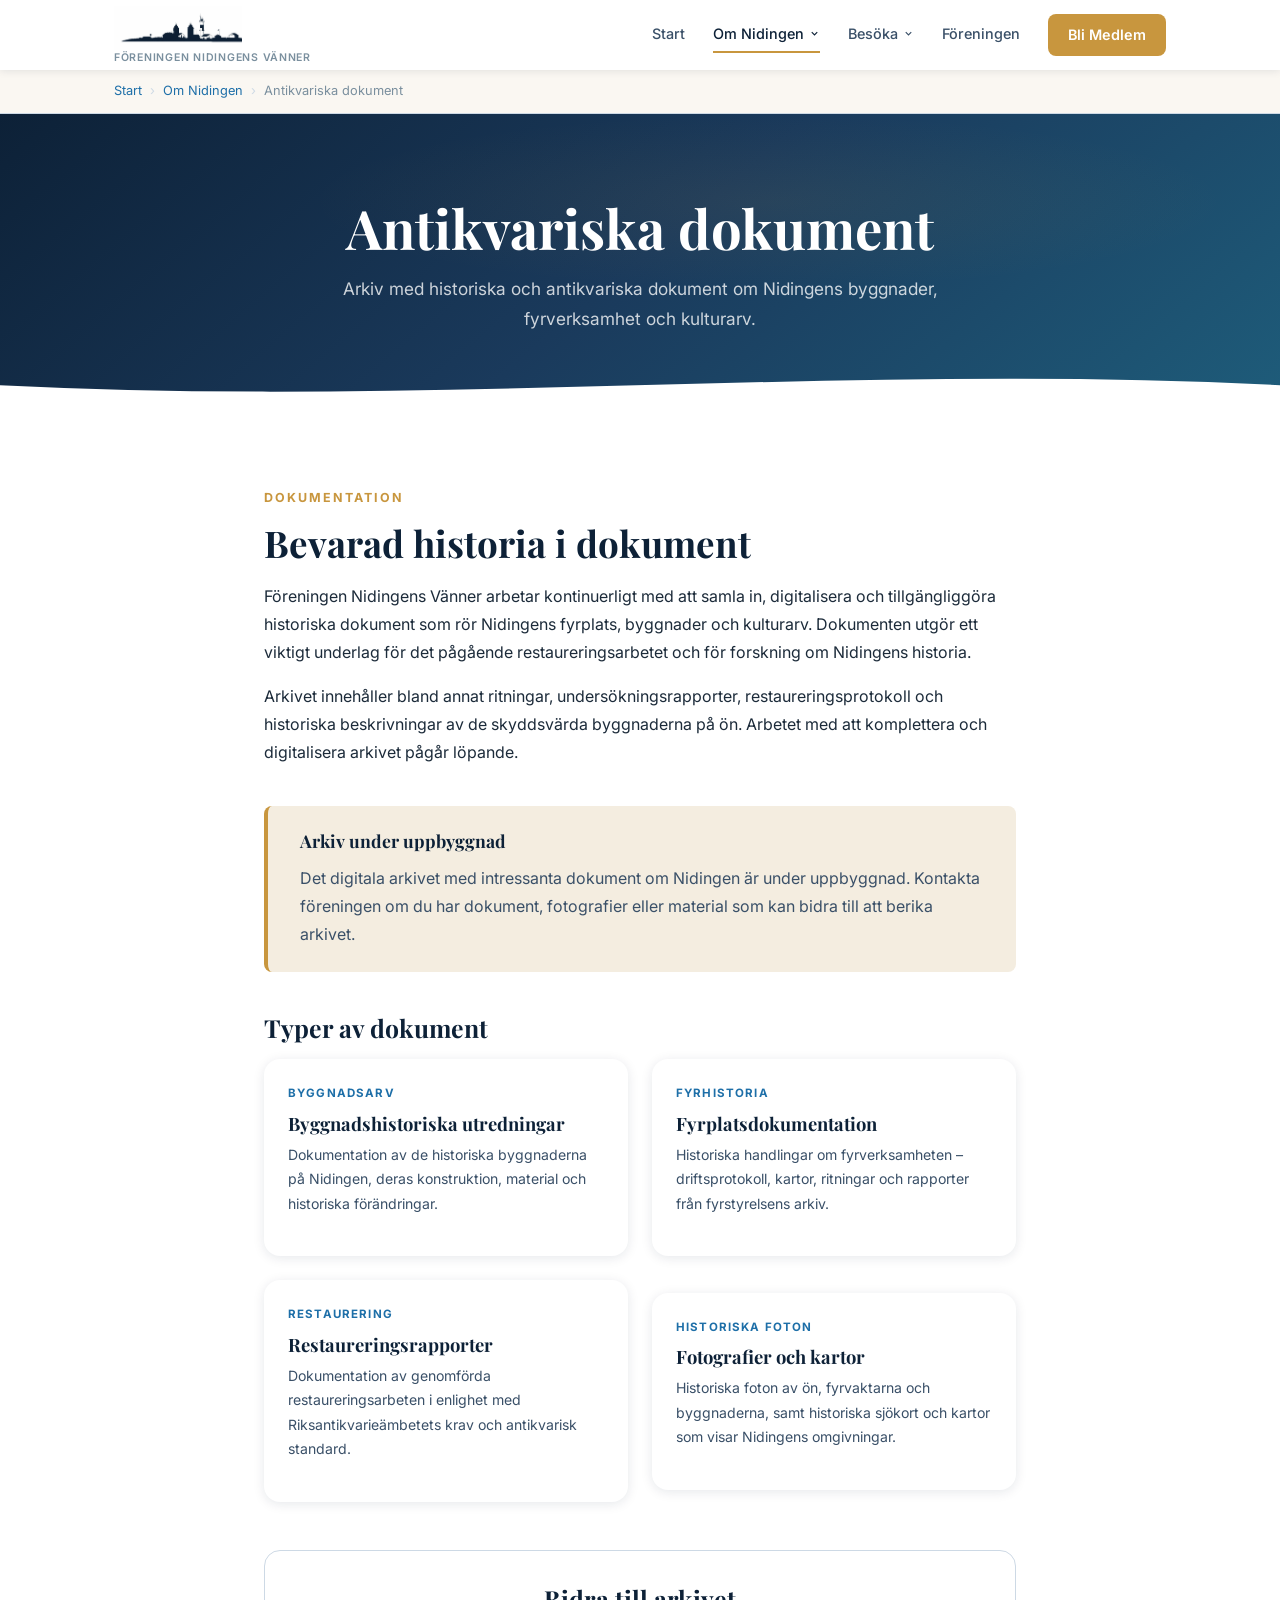
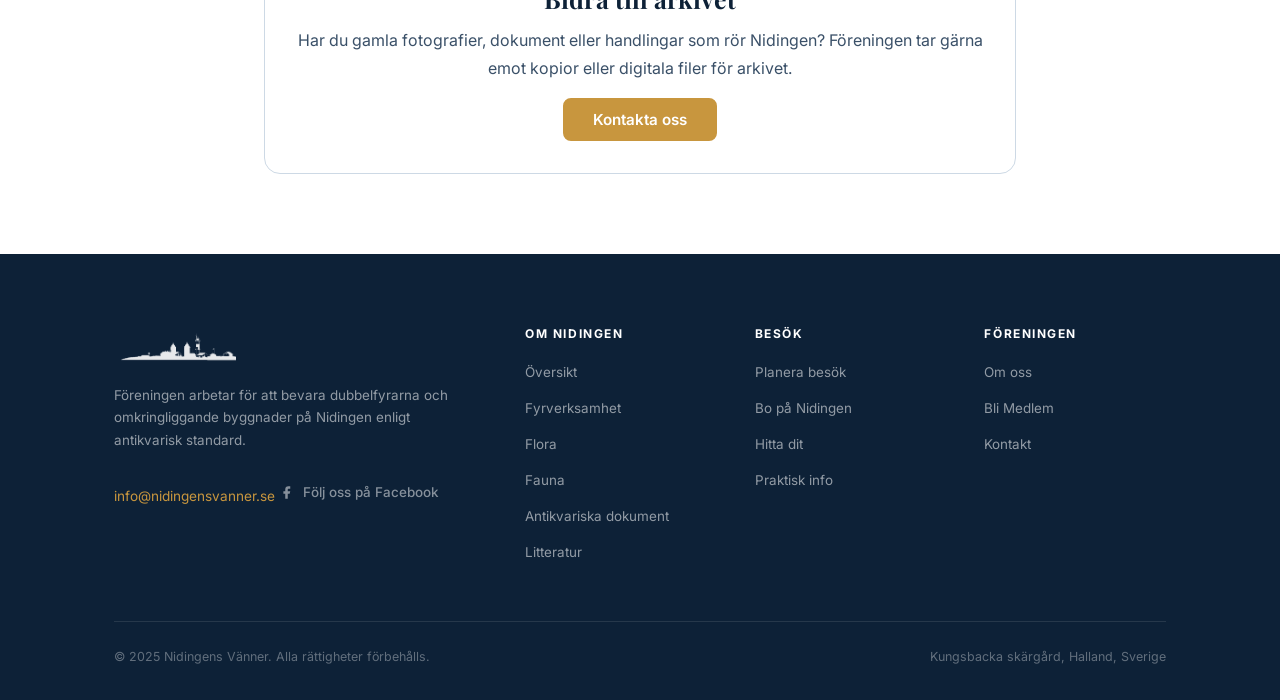
==== antikvariska.html @ 6d37c450 "Add files via upload" ====
<!DOCTYPE html>
<html lang="sv">
<head>
  <meta charset="UTF-8">
  <meta name="viewport" content="width=device-width, initial-scale=1.0">
  <title>Antikvariska dokument – Om Nidingen – Nidingens Vänner</title>
  <link rel="preconnect" href="https://fonts.googleapis.com">
  <link rel="preconnect" href="https://fonts.gstatic.com" crossorigin>
  <link href="https://fonts.googleapis.com/css2?family=Playfair+Display:wght@400;600;700&family=Inter:wght@300;400;500;600;700&display=swap" rel="stylesheet">
  <link rel="stylesheet" href="style.css">
</head>
<body>

  <!-- Header -->
  <header class="header">
    <div class="header-inner">
      <a href="index.html" class="logo">
        <img src="Nidingens Vänner Logo.png" alt="Nidingens Vänner" class="logo-img">
        <span class="logo-name">Föreningen Nidingens Vänner</span>
      </a>
      <button class="nav-toggle" aria-label="Öppna meny"
              onclick="this.closest('.header').querySelector('.nav-menu').classList.toggle('open')">
        <span></span><span></span><span></span>
      </button>
      <nav class="nav-menu" role="navigation">
        <a href="index.html">Start</a>
        <div class="nav-dropdown">
          <a href="om-nidingen.html" class="nav-dropdown-trigger active">Om Nidingen <svg class="chevron" width="11" height="11" viewBox="0 0 24 24" fill="none" stroke="currentColor" stroke-width="2.5"><polyline points="6 9 12 15 18 9"/></svg></a>
          <div class="nav-dropdown-menu">
            <a href="om-nidingen.html">Översikt</a>
            <a href="fyrverksamhet.html">Fyrverksamhet</a>
            <a href="flora.html">Flora</a>
            <a href="fauna.html">Fauna</a>
            <a href="antikvariska.html" style="font-weight:600; color:var(--navy) !important;">Antikvariska dokument</a>
            <a href="litteratur.html">Litteratur</a>
          </div>
        </div>
        <div class="nav-dropdown">
          <a href="besoka.html" class="nav-dropdown-trigger">Besöka <svg class="chevron" width="11" height="11" viewBox="0 0 24 24" fill="none" stroke="currentColor" stroke-width="2.5"><polyline points="6 9 12 15 18 9"/></svg></a>
          <div class="nav-dropdown-menu">
            <a href="besoka.html">Planera ditt besök</a>
            <a href="bo-pa-nidingen.html">Bo på Nidingen</a>
          </div>
        </div>
        <a href="foreningen.html">Föreningen</a>
        <a href="foreningen.html#bli-medlem" class="nav-cta">Bli Medlem</a>
      </nav>
    </div>
  </header>

  <!-- Brödsmulor -->
  <nav class="breadcrumb">
    <div class="breadcrumb-inner">
      <a href="index.html">Start</a>
      <span class="breadcrumb-sep">›</span>
      <a href="om-nidingen.html">Om Nidingen</a>
      <span class="breadcrumb-sep">›</span>
      <span>Antikvariska dokument</span>
    </div>
  </nav>

  <!-- ===== SIDHERO ===== -->
  <div class="page-hero">
    <div class="page-hero-content">
      <h1>Antikvariska dokument</h1>
      <p>Arkiv med historiska och antikvariska dokument om Nidingens byggnader, fyrverksamhet och kulturarv.</p>
    </div>
    <div class="page-hero-wave">
      <svg viewBox="0 0 1440 50" xmlns="http://www.w3.org/2000/svg" preserveAspectRatio="none">
        <path d="M0,25 C480,50 960,0 1440,25 L1440,50 L0,50 Z" fill="#ffffff"/>
      </svg>
    </div>
  </div>

  <!-- ===== INTRO ===== -->
  <section class="section">
    <div class="container" style="max-width:800px; margin:0 auto;">
      <span class="eyebrow">Dokumentation</span>
      <h2>Bevarad historia i dokument</h2>
      <p>
        Föreningen Nidingens Vänner arbetar kontinuerligt med att samla in, digitalisera och
        tillgängliggöra historiska dokument som rör Nidingens fyrplats, byggnader och kulturarv.
        Dokumenten utgör ett viktigt underlag för det pågående restaureringsarbetet och för
        forskning om Nidingens historia.
      </p>
      <p>
        Arkivet innehåller bland annat ritningar, undersökningsrapporter, restaureringsprotokoll
        och historiska beskrivningar av de skyddsvärda byggnaderna på ön. Arbetet med att
        komplettera och digitalisera arkivet pågår löpande.
      </p>

      <div style="background:var(--sand); border-left:4px solid var(--gold); border-radius:var(--radius); padding:1.5rem 2rem; margin:2.5rem 0;">
        <h3 style="margin-top:0; font-size:1.1rem;">Arkiv under uppbyggnad</h3>
        <p style="margin-bottom:0; color:var(--text-mid);">
          Det digitala arkivet med intressanta dokument om Nidingen är under uppbyggnad.
          Kontakta föreningen om du har dokument, fotografier eller material som kan
          bidra till att berika arkivet.
        </p>
      </div>

      <h3>Typer av dokument</h3>
      <div class="grid-2" style="gap:1.5rem; margin-top:1rem;">
        <div class="card">
          <div class="card-body">
            <span class="card-tag">Byggnadsarv</span>
            <h3>Byggnadshistoriska utredningar</h3>
            <p>Dokumentation av de historiska byggnaderna på Nidingen, deras konstruktion, material och historiska förändringar.</p>
          </div>
        </div>
        <div class="card">
          <div class="card-body">
            <span class="card-tag">Fyrhistoria</span>
            <h3>Fyrplatsdokumentation</h3>
            <p>Historiska handlingar om fyrverksamheten – driftsprotokoll, kartor, ritningar och rapporter från fyrstyrelsens arkiv.</p>
          </div>
        </div>
        <div class="card">
          <div class="card-body">
            <span class="card-tag">Restaurering</span>
            <h3>Restaureringsrapporter</h3>
            <p>Dokumentation av genomförda restaureringsarbeten i enlighet med Riksantikvarieämbetets krav och antikvarisk standard.</p>
          </div>
        </div>
        <div class="card">
          <div class="card-body">
            <span class="card-tag">Historiska foton</span>
            <h3>Fotografier och kartor</h3>
            <p>Historiska foton av ön, fyrvaktarna och byggnaderna, samt historiska sjökort och kartor som visar Nidingens omgivningar.</p>
          </div>
        </div>
      </div>

      <div style="margin-top:3rem; padding:2rem; background:var(--white); border:1px solid var(--border); border-radius:var(--radius-lg); text-align:center;">
        <h3 style="margin-top:0;">Bidra till arkivet</h3>
        <p style="color:var(--text-mid);">
          Har du gamla fotografier, dokument eller handlingar som rör Nidingen?
          Föreningen tar gärna emot kopior eller digitala filer för arkivet.
        </p>
        <a href="mailto:info@nidingensvanner.se" class="btn btn-primary">Kontakta oss</a>
      </div>
    </div>
  </section>

  <!-- ===== SIDFOT ===== -->
  <footer class="footer">
    <div class="container">
      <div class="footer-grid">
        <div class="footer-brand">
          <a href="index.html" class="footer-logo">
            <img src="Nidingens Vänner Logo white.png" alt="Nidingens Vänner" class="footer-logo-img">
          </a>
          <p>Föreningen arbetar för att bevara dubbelfyrarna och omkringliggande byggnader på Nidingen enligt antikvarisk standard.</p>
          <a href="mailto:info@nidingensvanner.se" style="color:var(--gold); font-size:0.85rem;">info@nidingensvanner.se</a>
          <a href="https://www.facebook.com/NidingensVanner" target="_blank" rel="noopener" class="fb-link">
            <svg width="15" height="15" viewBox="0 0 24 24" fill="currentColor"><path d="M18 2h-3a5 5 0 00-5 5v3H7v4h3v8h4v-8h3l1-4h-4V7a1 1 0 011-1h3z"/></svg>
            Följ oss på Facebook
          </a>
        </div>
        <div class="footer-col">
          <h4>Om Nidingen</h4>
          <ul>
            <li><a href="om-nidingen.html">Översikt</a></li>
            <li><a href="fyrverksamhet.html">Fyrverksamhet</a></li>
            <li><a href="flora.html">Flora</a></li>
            <li><a href="fauna.html">Fauna</a></li>
            <li><a href="antikvariska.html">Antikvariska dokument</a></li>
            <li><a href="litteratur.html">Litteratur</a></li>
          </ul>
        </div>
        <div class="footer-col">
          <h4>Besök</h4>
          <ul>
            <li><a href="besoka.html">Planera besök</a></li>
            <li><a href="bo-pa-nidingen.html">Bo på Nidingen</a></li>
            <li><a href="besoka.html#hitta">Hitta dit</a></li>
            <li><a href="besoka.html#praktiskt">Praktisk info</a></li>
          </ul>
        </div>
        <div class="footer-col">
          <h4>Föreningen</h4>
          <ul>
            <li><a href="foreningen.html">Om oss</a></li>
            <li><a href="foreningen.html#bli-medlem">Bli Medlem</a></li>
            <li><a href="foreningen.html#kontakt">Kontakt</a></li>
          </ul>
        </div>
      </div>
      <div class="footer-bottom">
        <span>© 2025 Nidingens Vänner. Alla rättigheter förbehålls.</span>
        <span>Kungsbacka skärgård, Halland, Sverige</span>
      </div>
    </div>
  </footer>

</body>
</html>
---- style.css ----
/* =============================================
   NIDINGENS VÄNNER – Gemensam stilmall
   Mockup v1.0 – Styrelsemöte 2025
   ============================================= */

/* ===== CSS VARIABLER ===== */
:root {
  --navy:        #0d2137;
  --navy-mid:    #1a3a5c;
  --navy-light:  #1e5c7a;
  --ocean:       #1e6fa8;
  --ocean-light: #3d9fd4;
  --gold:        #c8963e;
  --gold-hover:  #e0a94a;
  --sand:        #f4ede0;
  --sand-light:  #faf7f2;
  --white:       #ffffff;
  --text:        #1c2b3a;
  --text-mid:    #3a5068;
  --muted:       #7a8f9e;
  --border:      #cdd9e5;
  --radius:      8px;
  --radius-lg:   16px;
  --shadow:      0 2px 12px rgba(13, 33, 55, 0.10);
  --shadow-lg:   0 8px 32px rgba(13, 33, 55, 0.16);
  --transition:  0.25s ease;
}

/* ===== RESET ===== */
*, *::before, *::after { box-sizing: border-box; margin: 0; padding: 0; }
html { scroll-behavior: smooth; }
img, video, svg { max-width: 100%; display: block; }
a { color: var(--ocean); text-decoration: none; transition: color var(--transition); }
a:hover { color: var(--ocean-light); }
ul { list-style: none; }

/* ===== TYPOGRAFI ===== */
body {
  font-family: 'Inter', system-ui, -apple-system, 'Segoe UI', sans-serif;
  font-size: 1rem;
  line-height: 1.75;
  color: var(--text);
  background: var(--white);
}
h1, h2, h3, h4, h5 {
  font-family: 'Playfair Display', Georgia, 'Times New Roman', serif;
  line-height: 1.25;
  color: var(--navy);
}
h1 { font-size: clamp(1.9rem, 5vw, 3.4rem); }
h2 { font-size: clamp(1.5rem, 3vw, 2.3rem); margin-bottom: 1rem; }
h3 { font-size: clamp(1.15rem, 2vw, 1.55rem); margin-bottom: 0.75rem; }
h4 { font-size: 1.05rem; margin-bottom: 0.5rem; }
p  { margin-bottom: 1rem; }
p:last-child { margin-bottom: 0; }

/* ===== LAYOUT ===== */
.container {
  max-width: 1100px;
  margin: 0 auto;
  padding: 0 1.5rem;
}
.section        { padding: 5rem 0; }
.section--sand  { background: var(--sand-light); }
.section--dark  { background: var(--navy); color: var(--white); }
.section--dark h2,
.section--dark h3 { color: var(--white); }

/* ===== NOTISBAND (topp) ===== */
.alert-banner {
  background: var(--gold);
  color: var(--navy);
  text-align: center;
  padding: 0.55rem 1.5rem;
  font-size: 0.85rem;
  font-weight: 500;
}
.alert-banner a { color: var(--navy); font-weight: 700; text-decoration: underline; }

/* ===== HEADER / NAVIGERING ===== */
.header {
  position: sticky;
  top: 0;
  z-index: 100;
  background: var(--white);
  box-shadow: 0 1px 8px rgba(13, 33, 55, 0.10);
}
.header-inner {
  display: flex;
  align-items: center;
  justify-content: space-between;
  height: 70px;
  max-width: 1100px;
  margin: 0 auto;
  padding: 0 1.5rem;
}

/* Logotyp */
.logo {
  display: flex;
  flex-direction: column;
  align-items: flex-start;
  gap: 0.18rem;
  text-decoration: none;
  color: var(--navy);
}
.logo-name {
  font-family: 'Inter', system-ui, sans-serif;
  font-size: 0.66rem;
  font-weight: 600;
  color: var(--muted);
  text-transform: uppercase;
  letter-spacing: 0.07em;
  line-height: 1;
}

/* Hamburgermeny-knapp */
.nav-toggle {
  display: none;
  flex-direction: column;
  gap: 5px;
  background: none;
  border: none;
  cursor: pointer;
  padding: 6px;
}
.nav-toggle span {
  display: block;
  width: 24px;
  height: 2px;
  background: var(--navy);
  border-radius: 2px;
  transition: var(--transition);
}

/* Navigeringslänkar */
.nav-menu {
  display: flex;
  align-items: center;
  gap: 1.75rem;
}
.nav-menu a {
  font-size: 0.9rem;
  font-weight: 500;
  color: var(--text-mid);
  text-decoration: none;
  padding: 0.25rem 0;
  border-bottom: 2px solid transparent;
  transition: color var(--transition), border-color var(--transition);
  white-space: nowrap;
}
.nav-menu a:hover,
.nav-menu a.active {
  color: var(--navy);
  border-bottom-color: var(--gold);
}
.nav-cta {
  background: var(--gold) !important;
  color: var(--white) !important;
  padding: 0.5rem 1.25rem !important;
  border-radius: var(--radius) !important;
  border-bottom: none !important;
  font-weight: 600 !important;
  transition: background var(--transition), transform var(--transition) !important;
}
.nav-cta:hover {
  background: var(--gold-hover) !important;
  transform: translateY(-1px) !important;
  color: var(--white) !important;
}

/* ===== BRÖDSMULOR ===== */
.breadcrumb {
  background: var(--sand-light);
  border-bottom: 1px solid var(--border);
  padding: 0.65rem 0;
}
.breadcrumb-inner {
  display: flex;
  align-items: center;
  gap: 0.5rem;
  font-size: 0.8rem;
  color: var(--muted);
  max-width: 1100px;
  margin: 0 auto;
  padding: 0 1.5rem;
}
.breadcrumb-inner a { color: var(--ocean); }
.breadcrumb-sep { color: var(--border); }

/* ===== BILDSPEL (SLIDESHOW) ===== */
.slideshow {
  position: relative;
  width: 100%;
  height: 88vh;
  min-height: 500px;
  overflow: hidden;
  background: #0d2137;
}
.slide {
  position: absolute;
  inset: 0;
  background-size: cover;
  background-position: center;
  opacity: 0;
  transition: opacity 1.6s ease-in-out;
  will-change: opacity;
}
.slide.active { opacity: 1; }

/* Gradient-overlay – mörk nertill för text */
.slideshow-overlay {
  position: absolute;
  inset: 0;
  z-index: 2;
  background: linear-gradient(
    to bottom,
    rgba(0,0,0,0.06) 0%,
    rgba(0,0,0,0.00) 35%,
    rgba(0,0,0,0.45) 75%,
    rgba(0,0,0,0.72) 100%
  );
  display: flex;
  flex-direction: column;
  align-items: center;
  justify-content: flex-end;
  padding-bottom: 5rem;
  text-align: center;
  pointer-events: none;
}
.slide-location {
  font-family: 'Playfair Display', Georgia, serif;
  font-size: clamp(4rem, 13vw, 10rem);
  font-weight: 700;
  color: white;
  letter-spacing: 0.22em;
  text-shadow: 0 4px 32px rgba(0,0,0,0.55);
  margin: 0;
  line-height: 1;
}
.slide-coords {
  font-family: 'Inter', system-ui, sans-serif;
  font-size: clamp(0.72rem, 1.5vw, 0.95rem);
  color: rgba(255,255,255,0.72);
  letter-spacing: 0.28em;
  margin-top: 1rem;
  font-weight: 500;
  text-transform: uppercase;
}

/* Pilar */
.slide-arrow {
  position: absolute;
  top: 50%;
  transform: translateY(-50%);
  z-index: 3;
  background: rgba(255,255,255,0.12);
  border: 1px solid rgba(255,255,255,0.25);
  color: white;
  width: 48px;
  height: 48px;
  border-radius: 50%;
  font-size: 1.3rem;
  cursor: pointer;
  display: flex;
  align-items: center;
  justify-content: center;
  transition: background var(--transition), border-color var(--transition);
  backdrop-filter: blur(6px);
  -webkit-backdrop-filter: blur(6px);
  line-height: 1;
}
.slide-arrow:hover {
  background: rgba(255,255,255,0.28);
  border-color: rgba(255,255,255,0.6);
}
.slide-arrow--prev { left: 1.5rem; }
.slide-arrow--next { right: 1.5rem; }

/* Punktnavigering */
.slide-dots {
  position: absolute;
  bottom: 1.75rem;
  left: 50%;
  transform: translateX(-50%);
  z-index: 3;
  display: flex;
  gap: 0.45rem;
  align-items: center;
}
.slide-dot {
  width: 8px; height: 8px;
  border-radius: 50%;
  background: rgba(255,255,255,0.35);
  border: none;
  cursor: pointer;
  padding: 0;
  transition: all 0.3s ease;
  flex-shrink: 0;
}
.slide-dot.active {
  background: white;
  width: 26px;
  border-radius: 4px;
}

/* ===== HERO – VÄLKOMSTSEKTIONEN (kompakt under bildspelet) ===== */
.hero {
  position: relative;
  padding: 4.5rem 0 5rem;
  display: flex;
  align-items: center;
  justify-content: center;
  overflow: hidden;
  background: linear-gradient(168deg,
    #0d2a44 0%,
    #10416a 45%,
    #155e82 75%,
    #1a7a9e 100%
  );
  color: var(--white);
}
.hero::before {
  content: '';
  position: absolute;
  inset: 0;
  background:
    radial-gradient(ellipse 55% 65% at 70% 25%, rgba(200,150,62,0.09) 0%, transparent 60%);
  pointer-events: none;
}
.hero-content {
  position: relative;
  z-index: 1;
  text-align: center;
  max-width: 720px;
  padding: 0 1.5rem;
}
.hero-eyebrow {
  display: block;
  font-size: 0.78rem;
  font-weight: 700;
  letter-spacing: 0.18em;
  text-transform: uppercase;
  color: var(--gold);
  margin-bottom: 1.25rem;
}
.hero h1 {
  color: var(--white);
  margin-bottom: 1.5rem;
  text-shadow: 0 2px 20px rgba(0,0,0,0.3);
}
.hero-lead {
  font-size: 1.1rem;
  color: rgba(255,255,255,0.82);
  max-width: 560px;
  margin: 0 auto 2.5rem;
}
.hero-actions {
  display: flex;
  gap: 1rem;
  justify-content: center;
  flex-wrap: wrap;
}

/* Vågdelare inuti hero (längst ner) */
.hero-wave {
  position: absolute;
  bottom: 0;
  left: 0;
  right: 0;
  line-height: 0;
  pointer-events: none;
  z-index: 1;
}
.hero-wave svg { display: block; width: 100%; }

/* ===== SIDHJÄLTE (interiöra sidor) ===== */
.page-hero {
  background: linear-gradient(140deg, #0d2137 0%, #1a3a5c 50%, #1e5c7a 100%);
  color: var(--white);
  padding: 5rem 1.5rem 4.5rem;
  text-align: center;
  position: relative;
  overflow: hidden;
}
.page-hero::after {
  content: '';
  position: absolute;
  inset: 0;
  background: radial-gradient(ellipse 60% 50% at 60% 30%, rgba(200,150,62,0.08) 0%, transparent 60%);
  pointer-events: none;
}
.page-hero-content { position: relative; z-index: 1; }
.page-hero h1 { color: var(--white); margin-bottom: 0.75rem; }
.page-hero p  {
  font-size: 1.08rem;
  color: rgba(255,255,255,0.78);
  max-width: 600px;
  margin: 0 auto;
}
.page-hero-wave {
  position: absolute;
  bottom: -1px;
  left: 0;
  right: 0;
  line-height: 0;
}
.page-hero-wave svg { display: block; width: 100%; }

/* Variant utan inbyggd vågkant (vågkanten sitter på nästa element) */
.page-hero--no-wave {
  padding-bottom: 3rem;
}

/* ===== VIDEOBAND (besöka-sidan) ===== */
.page-video {
  position: relative;
  height: clamp(260px, 42vw, 520px);
  overflow: hidden;
  background: #0a1e2e;   /* fallback */
}
.page-video__film {
  position: absolute;
  inset: 0;
  width: 100%;
  height: 100%;
  object-fit: cover;
  object-position: center;
}
/* Svag vinjett för djup */
.page-video::before {
  content: '';
  position: absolute;
  inset: 0;
  background: linear-gradient(to bottom,
    rgba(10,30,46,0.20) 0%,
    rgba(10,30,46,0.10) 60%,
    rgba(10,30,46,0.35) 100%);
  pointer-events: none;
  z-index: 1;
}
.page-video__wave {
  position: absolute;
  bottom: -1px;
  left: 0;
  right: 0;
  line-height: 0;
  z-index: 2;
}
.page-video__wave svg { display: block; width: 100%; }

/* ===== KNAPPAR ===== */
.btn {
  display: inline-flex;
  align-items: center;
  gap: 0.5rem;
  padding: 0.75rem 1.75rem;
  border-radius: var(--radius);
  font-size: 0.95rem;
  font-weight: 600;
  cursor: pointer;
  border: 2px solid transparent;
  transition: all var(--transition);
  text-decoration: none;
  line-height: 1;
}
.btn-primary {
  background: var(--gold); color: var(--white); border-color: var(--gold);
}
.btn-primary:hover {
  background: var(--gold-hover); border-color: var(--gold-hover); color: var(--white);
  transform: translateY(-2px);
  box-shadow: 0 4px 18px rgba(200,150,62,0.4);
}
.btn-outline-white {
  background: transparent; color: var(--white); border-color: rgba(255,255,255,0.55);
}
.btn-outline-white:hover {
  background: rgba(255,255,255,0.1); border-color: var(--white); color: var(--white);
}
.btn-ocean {
  background: var(--ocean); color: var(--white); border-color: var(--ocean);
}
.btn-ocean:hover {
  background: var(--ocean-light); border-color: var(--ocean-light); color: var(--white);
  transform: translateY(-2px);
}
.btn-outline-navy {
  background: transparent; color: var(--navy); border-color: var(--navy);
}
.btn-outline-navy:hover { background: var(--navy); color: var(--white); }

/* ===== GRID ===== */
.grid-3 { display: grid; grid-template-columns: repeat(3, 1fr); gap: 2rem; }
.grid-2 { display: grid; grid-template-columns: repeat(2, 1fr); gap: 3.5rem; align-items: center; }
.grid-4 { display: grid; grid-template-columns: repeat(4, 1fr); gap: 1.5rem; }

/* ===== SEKTIONSRUBRIK ===== */
.section-header {
  text-align: center;
  margin-bottom: 3rem;
}
.eyebrow {
  display: block;
  font-size: 0.78rem;
  font-weight: 700;
  letter-spacing: 0.16em;
  text-transform: uppercase;
  color: var(--gold);
  margin-bottom: 0.75rem;
}
.section-header h2 { margin-bottom: 1rem; }
.section-header p {
  max-width: 600px;
  margin: 0 auto;
  color: var(--text-mid);
  font-size: 1.05rem;
}
.section--dark .section-header p { color: rgba(255,255,255,0.72); }
.section--dark .eyebrow           { color: var(--gold); }

/* ===== FEATURE-KORT (stora ikoner) ===== */
.feature-card {
  background: var(--white);
  border-radius: var(--radius-lg);
  padding: 2.5rem 2rem;
  text-align: center;
  box-shadow: var(--shadow);
  border-bottom: 3px solid transparent;
  transition: transform var(--transition), box-shadow var(--transition), border-color var(--transition);
  text-decoration: none;
  display: block;
  color: inherit;
}
.feature-card:hover {
  transform: translateY(-6px);
  box-shadow: var(--shadow-lg);
  border-bottom-color: var(--gold);
}
.feature-icon {
  width: 72px; height: 72px;
  margin: 0 auto 1.5rem;
  background: var(--sand);
  border-radius: 50%;
  display: flex;
  align-items: center;
  justify-content: center;
  font-size: 2rem;
}
.feature-card h3 { margin-bottom: 0.75rem; }
.feature-card p  { color: var(--text-mid); font-size: 0.9rem; margin-bottom: 1.25rem; }
.more-link {
  font-size: 0.85rem;
  font-weight: 600;
  color: var(--ocean);
  display: inline-flex;
  align-items: center;
  gap: 0.3rem;
}
.more-link::after { content: '→'; }

/* ===== NYHETS-/INNEHÅLLSKORT ===== */
.card {
  background: var(--white);
  border-radius: var(--radius-lg);
  box-shadow: var(--shadow);
  overflow: hidden;
  transition: transform var(--transition), box-shadow var(--transition);
}
.card:hover { transform: translateY(-4px); box-shadow: var(--shadow-lg); }
.card-img-ph {
  width: 100%; height: 200px;
  background: linear-gradient(135deg, #0d2c47 0%, #1e7a9e 100%);
  display: flex;
  align-items: center;
  justify-content: center;
  color: rgba(255,255,255,0.4);
  font-size: 0.75rem;
  letter-spacing: 0.06em;
  text-transform: uppercase;
  font-style: italic;
}
.card-body { padding: 1.5rem; }
.card-tag {
  display: block;
  font-size: 0.72rem;
  font-weight: 700;
  letter-spacing: 0.1em;
  text-transform: uppercase;
  color: var(--ocean);
  margin-bottom: 0.5rem;
}
.card h3 { font-size: 1.15rem; margin-bottom: 0.5rem; }
.card p  { color: var(--text-mid); font-size: 0.88rem; margin-bottom: 1rem; }

/* ===== STATISTIKRUTOR ===== */
.stat-box {
  background: var(--white);
  border-radius: var(--radius);
  padding: 1.75rem 1.5rem;
  border-left: 4px solid var(--gold);
  box-shadow: var(--shadow);
}
.stat-number {
  font-family: 'Playfair Display', serif;
  font-size: 2.6rem;
  font-weight: 700;
  color: var(--navy);
  line-height: 1;
  margin-bottom: 0.3rem;
}
.stat-label {
  font-size: 0.82rem;
  color: var(--muted);
  text-transform: uppercase;
  letter-spacing: 0.08em;
  font-weight: 500;
}

/* ===== BILDPLATSHÅLLARE ===== */
.img-ph {
  background: linear-gradient(135deg, var(--navy-mid) 0%, var(--navy-light) 100%);
  border-radius: var(--radius-lg);
  display: flex;
  flex-direction: column;
  align-items: center;
  justify-content: center;
  gap: 0.75rem;
  color: rgba(255,255,255,0.45);
  text-align: center;
  padding: 2rem;
}
.img-ph svg    { opacity: 0.5; }
.img-ph span   { font-size: 0.78rem; letter-spacing: 0.05em; font-style: italic; }

/* ===== TIDSLINJE ===== */
.timeline { position: relative; padding-left: 2.5rem; }
.timeline::before {
  content: ''; position: absolute;
  left: 0; top: 0; bottom: 0;
  width: 2px; background: var(--border);
}
.timeline-item { position: relative; margin-bottom: 2.25rem; }
.timeline-item::before {
  content: ''; position: absolute;
  left: -2.63rem; top: 0.35rem;
  width: 12px; height: 12px;
  border-radius: 50%;
  background: var(--gold);
  border: 2px solid var(--white);
  box-shadow: 0 0 0 2px var(--gold);
}
.timeline-year {
  font-size: 0.78rem; font-weight: 700;
  color: var(--gold); letter-spacing: 0.08em;
  margin-bottom: 0.2rem;
}
.timeline-item h4 { font-size: 1rem; margin-bottom: 0.2rem; }
.timeline-item p  { font-size: 0.88rem; color: var(--text-mid); }

/* ===== MEDARBETARKORT (styrelse) ===== */
.board-card {
  text-align: center;
  padding: 1.5rem 1rem;
}
.board-avatar {
  width: 72px; height: 72px;
  border-radius: 50%;
  background: var(--navy-mid);
  color: var(--white);
  font-family: 'Playfair Display', serif;
  font-size: 1.4rem;
  font-weight: 600;
  display: flex;
  align-items: center;
  justify-content: center;
  margin: 0 auto 1rem;
}
.board-card h4 { font-size: 1rem; margin-bottom: 0.2rem; }
.board-card p  { font-size: 0.82rem; color: var(--muted); margin: 0; }

/* ===== PRODUKTKORT ===== */
.product-card {
  background: var(--white);
  border-radius: var(--radius-lg);
  overflow: hidden;
  box-shadow: var(--shadow);
  transition: transform var(--transition), box-shadow var(--transition);
}
.product-card:hover { transform: translateY(-4px); box-shadow: var(--shadow-lg); }
.product-img {
  width: 100%; height: 220px;
  background: linear-gradient(135deg, #0d2c47, #1e7a9e);
  display: flex;
  align-items: center;
  justify-content: center;
  color: rgba(255,255,255,0.35);
  font-size: 0.75rem;
  font-style: italic;
  letter-spacing: 0.05em;
}
.product-body { padding: 1.5rem; }
.product-price {
  font-family: 'Playfair Display', serif;
  font-size: 1.4rem;
  font-weight: 700;
  color: var(--navy);
  margin-bottom: 0.75rem;
}

/* ===== MEDLEMSKAPSRUTA ===== */
.member-box {
  background: var(--white);
  border-radius: var(--radius-lg);
  padding: 2.5rem;
  position: relative;
  box-shadow: var(--shadow-lg);
  border-top: 4px solid var(--gold);
  max-width: 380px;
  width: 100%;
}
.member-price {
  font-family: 'Playfair Display', serif;
  font-size: 2.8rem;
  font-weight: 700;
  color: var(--navy);
  line-height: 1;
  margin-bottom: 0.25rem;
}
.member-price small { font-size: 1rem; font-weight: 400; color: var(--muted); }
.member-box .period { font-size: 0.82rem; color: var(--muted); margin-bottom: 1.5rem; }
.member-box ul { margin-bottom: 1.75rem; }
.member-box ul li {
  padding: 0.45rem 0;
  display: flex;
  align-items: flex-start;
  gap: 0.6rem;
  font-size: 0.9rem;
  border-bottom: 1px solid var(--border);
}
.member-box ul li:last-child { border-bottom: none; }
.check { color: var(--gold); font-weight: 700; flex-shrink: 0; }

/* ===== KONTAKT ===== */
.contact-item {
  display: flex;
  align-items: flex-start;
  gap: 0.85rem;
  margin-bottom: 1.25rem;
  color: var(--text-mid);
}
.contact-item svg { flex-shrink: 0; color: var(--gold); margin-top: 2px; }
.contact-item strong { display: block; color: var(--text); font-size: 0.9rem; }
.contact-item span  { font-size: 0.88rem; }

/* Formulär */
.form-group { margin-bottom: 1.25rem; }
.form-group label {
  display: block; font-size: 0.83rem; font-weight: 600;
  color: var(--text); margin-bottom: 0.4rem;
}
.form-group input,
.form-group textarea,
.form-group select {
  width: 100%;
  padding: 0.7rem 1rem;
  border: 1.5px solid var(--border);
  border-radius: var(--radius);
  font-size: 0.93rem;
  font-family: inherit;
  color: var(--text);
  background: var(--white);
  transition: border-color var(--transition);
}
.form-group input:focus,
.form-group textarea:focus {
  outline: none;
  border-color: var(--ocean);
  box-shadow: 0 0 0 3px rgba(30,111,168,0.12);
}
.form-group textarea { min-height: 130px; resize: vertical; }

/* ===== EXTERNA LÄNKAR (partners) ===== */
.partner-list {
  display: flex;
  flex-wrap: wrap;
  gap: 0.75rem;
}
.partner-pill {
  background: var(--sand);
  color: var(--text-mid);
  padding: 0.5rem 1rem;
  border-radius: 999px;
  font-size: 0.85rem;
  font-weight: 500;
  transition: background var(--transition), color var(--transition);
  text-decoration: none;
  border: 1px solid var(--border);
}
.partner-pill:hover { background: var(--navy); color: var(--white); border-color: var(--navy); }

/* ===== SIDFOT ===== */
.footer { background: var(--navy); color: rgba(255,255,255,0.7); padding: 4.5rem 0 2rem; }
.footer-grid {
  display: grid;
  grid-template-columns: 2fr 1fr 1fr 1fr;
  gap: 3rem;
  margin-bottom: 3rem;
}
.footer-brand .footer-logo {
  display: flex; align-items: center; gap: 0.6rem;
  font-family: 'Playfair Display', serif;
  font-size: 1.05rem; color: var(--white);
  text-decoration: none; margin-bottom: 1rem;
}
.footer-brand p { font-size: 0.84rem; line-height: 1.65; color: rgba(255,255,255,0.55); margin-bottom: 1rem; }
.footer-col h4 {
  font-family: 'Inter', sans-serif;
  font-size: 0.75rem; font-weight: 700;
  letter-spacing: 0.13em; text-transform: uppercase;
  color: var(--white); margin-bottom: 1rem;
}
.footer-col ul li { margin-bottom: 0.5rem; }
.footer-col ul li a { font-size: 0.84rem; color: rgba(255,255,255,0.55); }
.footer-col ul li a:hover { color: var(--gold); }
.footer-bottom {
  border-top: 1px solid rgba(255,255,255,0.1);
  padding-top: 1.5rem;
  display: flex;
  justify-content: space-between;
  align-items: center;
  flex-wrap: wrap;
  gap: 0.75rem;
  font-size: 0.78rem;
  color: rgba(255,255,255,0.35);
}

/* ===== LOGOTYP-BILD ===== */
.logo-img {
  height: 44px;
  width: auto;
  max-width: 220px;
  display: block;
}
.footer-logo-img {
  height: 42px;
  width: auto;
  max-width: 200px;
  display: block;
  opacity: 0.90;
}

/* ===== FACEBOOK-LÄNK (sidfot) ===== */
.fb-link {
  display: inline-flex;
  align-items: center;
  gap: 0.55rem;
  color: rgba(255,255,255,0.5);
  font-size: 0.84rem;
  font-weight: 500;
  text-decoration: none;
  margin-top: 0.9rem;
  transition: color var(--transition);
  border: none;
}
.fb-link:hover { color: #89b4f7; }
.fb-link svg   { flex-shrink: 0; }

/* ===== SWISH QR-KOD ===== */
.swish-wrap {
  text-align: center;
  margin-top: 1.5rem;
  padding-top: 1.5rem;
  border-top: 1px solid var(--border);
}
.swish-wrap img {
  width: 240px;
  height: 240px;
  object-fit: contain;
  border-radius: var(--radius);
  margin: 0 auto 0.6rem;
  display: block;
  cursor: zoom-in;
  transition: transform var(--transition), box-shadow var(--transition);
}
.swish-wrap img:hover {
  transform: scale(1.03);
  box-shadow: 0 6px 24px rgba(13,33,55,0.15);
}
.swish-label {
  font-size: 0.78rem;
  color: var(--muted);
  font-weight: 500;
  letter-spacing: 0.04em;
}

/* ===== LIGHTBOX ===== */
.lightbox {
  display: none;
  position: fixed;
  inset: 0;
  z-index: 2000;
  background: rgba(0,0,0,0.9);
  align-items: center;
  justify-content: center;
  cursor: zoom-out;
  animation: lb-in 0.2s ease;
}
.lightbox.open { display: flex; }
@keyframes lb-in {
  from { opacity: 0; }
  to   { opacity: 1; }
}
.lightbox img {
  max-width: min(88vw, 520px);
  max-height: 90vh;
  object-fit: contain;
  border-radius: var(--radius-lg);
  box-shadow: 0 24px 80px rgba(0,0,0,0.6);
  cursor: default;
}
.lightbox-close {
  position: absolute;
  top: 1.25rem;
  right: 1.5rem;
  color: rgba(255,255,255,0.8);
  font-size: 2.2rem;
  line-height: 1;
  cursor: pointer;
  background: none;
  border: none;
  padding: 0.25rem 0.5rem;
  transition: color var(--transition);
}
.lightbox-close:hover { color: white; }

/* ===== REKOMMENDERAT MEDLEMSKAP ===== */
.member-box--featured {
  border-top-color: var(--gold);
  box-shadow: 0 12px 40px rgba(13,33,55,0.18);
  transform: translateY(-6px);
  position: relative;
}
.member-badge {
  position: absolute;
  top: -14px;
  left: 50%;
  transform: translateX(-50%);
  background: var(--gold);
  color: var(--white);
  font-size: 0.7rem;
  font-weight: 700;
  letter-spacing: 0.12em;
  text-transform: uppercase;
  padding: 0.3rem 1rem;
  border-radius: 999px;
  white-space: nowrap;
}

/* ===== NAV DROPDOWN ===== */
.nav-dropdown { position: relative; }
.nav-dropdown-trigger {
  display: inline-flex !important;
  align-items: center;
  gap: 0.3rem;
}
.nav-dropdown-trigger .chevron {
  width: 11px; height: 11px; flex-shrink: 0;
  transition: transform var(--transition);
}
.nav-dropdown:hover .chevron { transform: rotate(180deg); }

.nav-dropdown-menu {
  display: none;
  position: absolute;
  top: calc(100% + 10px);
  left: -0.75rem;
  background: var(--white);
  border-radius: var(--radius);
  box-shadow: var(--shadow-lg);
  padding: 0.4rem;
  min-width: 190px;
  border: 1px solid var(--border);
  z-index: 200;
}
.nav-dropdown:hover .nav-dropdown-menu { display: block; }
.nav-dropdown-menu a {
  display: block !important;
  padding: 0.55rem 0.85rem !important;
  font-size: 0.85rem !important;
  border-bottom: none !important;
  border-radius: calc(var(--radius) - 2px);
  color: var(--text-mid) !important;
  white-space: nowrap;
  width: 100%;
}
.nav-dropdown-menu a:hover {
  background: var(--sand-light) !important;
  color: var(--navy) !important;
}

/* ===== RESPONSIV ===== */
@media (max-width: 900px) {
  .grid-3 { grid-template-columns: repeat(2, 1fr); }
  .grid-4 { grid-template-columns: repeat(2, 1fr); }
  .footer-grid { grid-template-columns: 1fr 1fr; }
}

@media (max-width: 768px) {
  /* Hamburgermeny */
  .nav-toggle { display: flex; }
  .nav-menu {
    display: none;
    position: absolute;
    top: 70px; left: 0; right: 0;
    background: var(--white);
    flex-direction: column;
    padding: 1.25rem 1.5rem 1.75rem;
    gap: 0;
    box-shadow: 0 8px 24px rgba(0,0,0,0.12);
    border-top: 1px solid var(--border);
    align-items: flex-start;
  }
  .nav-menu.open { display: flex; }
  .nav-menu a {
    width: 100%; padding: 0.75rem 0;
    border-bottom: 1px solid var(--border) !important;
  }
  .nav-menu a:last-child { border-bottom: none !important; }
  /* Dropdown på mobil: alltid synlig, indragen */
  .nav-dropdown { width: 100%; }
  .nav-dropdown-trigger { width: 100%; justify-content: space-between; }
  .nav-dropdown-menu {
    display: block !important;
    position: static;
    box-shadow: none;
    border: none;
    background: none;
    padding: 0 0 0 1rem;
    min-width: unset;
  }
  .nav-dropdown-menu a {
    font-size: 0.82rem !important;
    color: var(--muted) !important;
    padding: 0.5rem 0 !important;
    border-bottom: 1px solid var(--border) !important;
  }
  .nav-cta {
    margin-top: 0.5rem !important;
    text-align: center !important;
    width: 100% !important;
    justify-content: center !important;
    border-radius: var(--radius) !important;
  }

  /* Layout */
  .grid-3, .grid-2 { grid-template-columns: 1fr; }
  .grid-4 { grid-template-columns: repeat(2, 1fr); }

  .slideshow { height: 65vh; min-height: 380px; }
  .slide-arrow { display: none; }
  .hero { padding: 3.5rem 0 4rem; }
  .hero-actions { flex-direction: column; align-items: center; }
  .section { padding: 3.5rem 0; }
  .footer-grid { grid-template-columns: 1fr; gap: 2rem; }
  .footer-bottom { flex-direction: column; text-align: center; }
}

@media (max-width: 480px) {
  .container { padding: 0 1rem; }
  .grid-4 { grid-template-columns: 1fr; }
  .page-hero { padding: 3rem 1rem 3rem; }
}
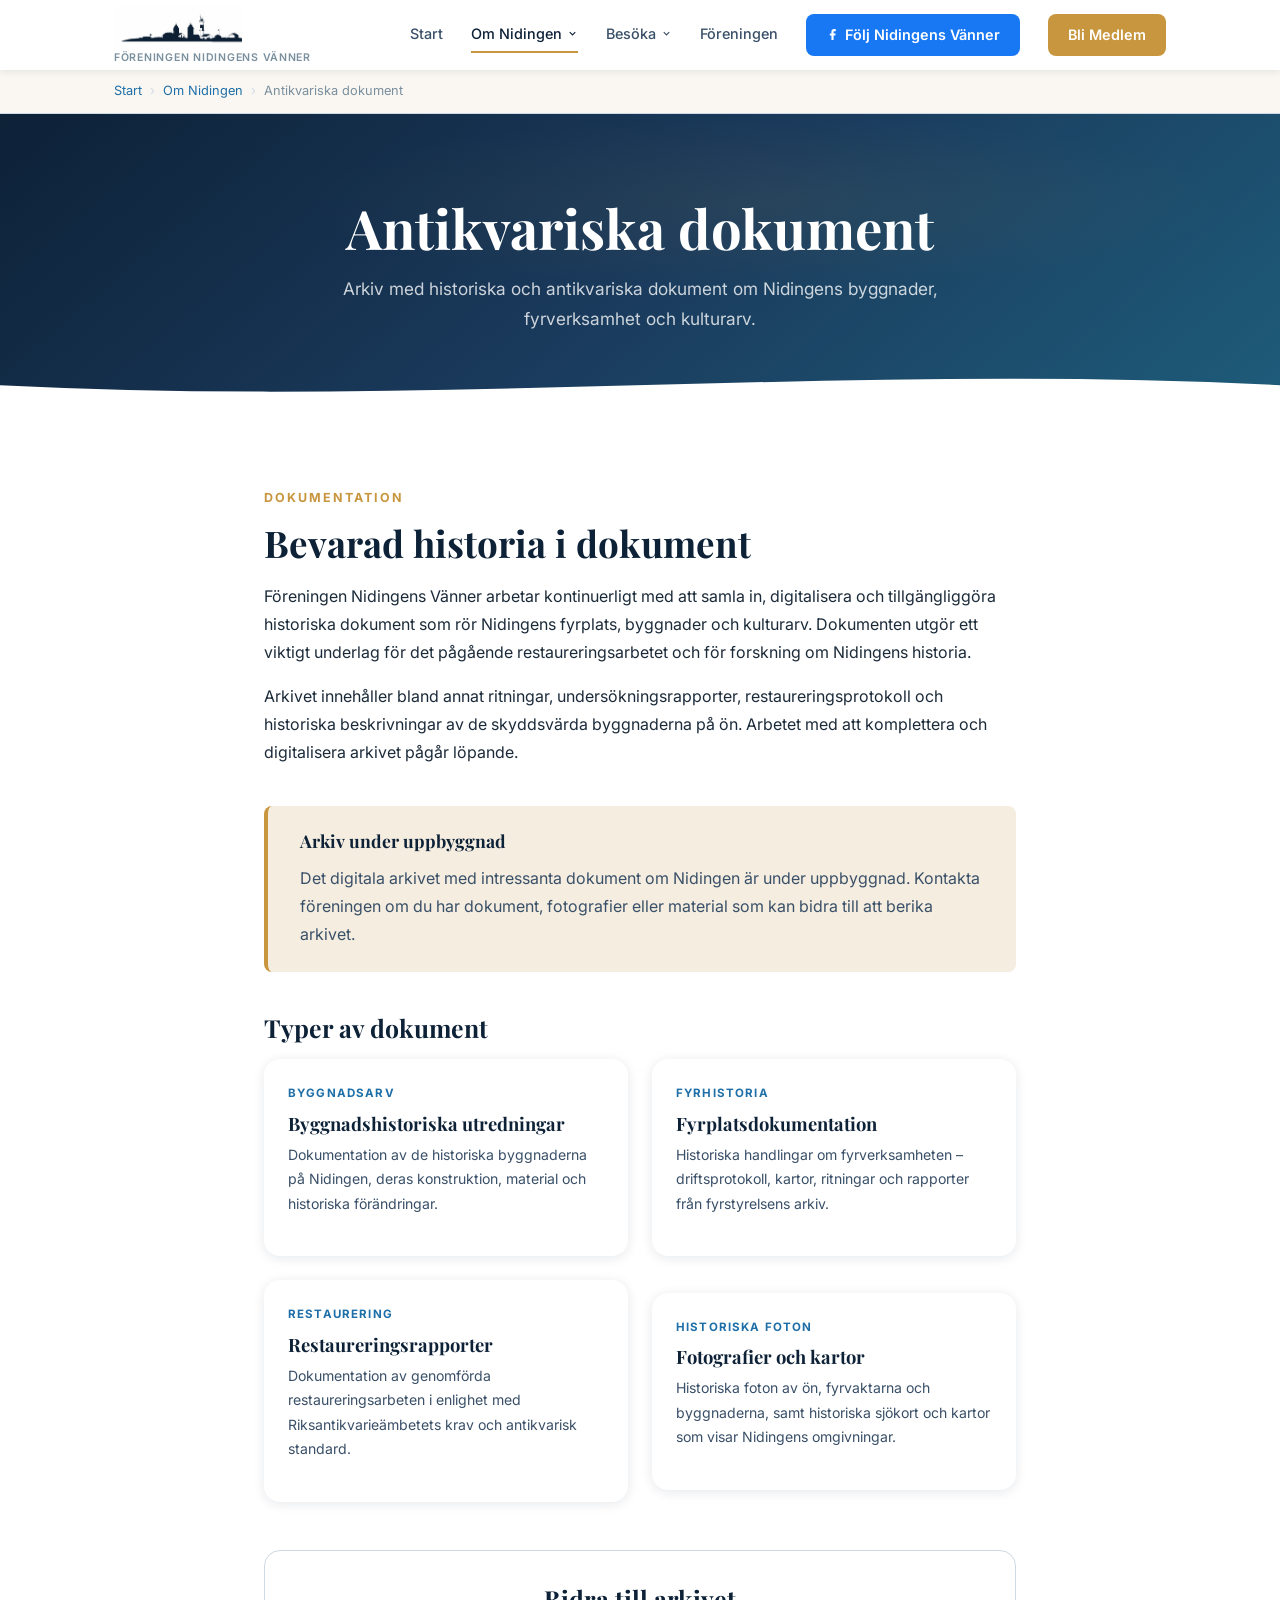
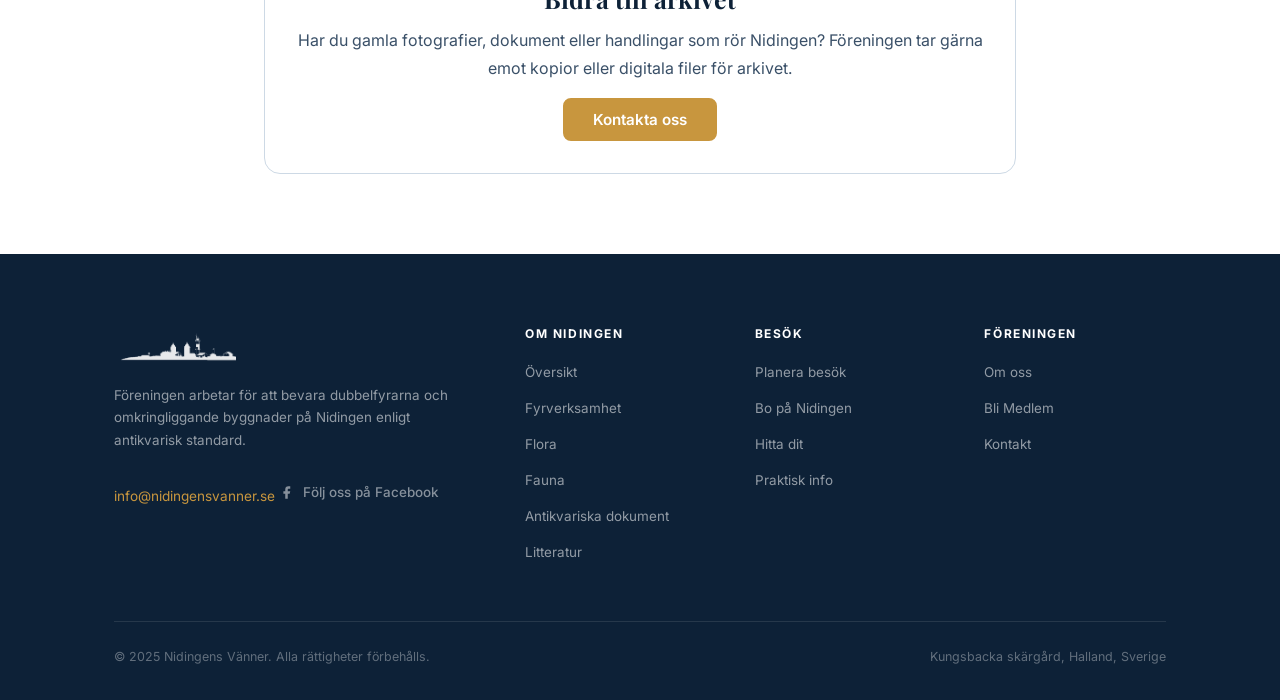
==== commit 78460267: "Add files via upload" ====
--- a/antikvariska.html
+++ b/antikvariska.html
@@ -39,10 +39,12 @@
           <a href="besoka.html" class="nav-dropdown-trigger">Besöka <svg class="chevron" width="11" height="11" viewBox="0 0 24 24" fill="none" stroke="currentColor" stroke-width="2.5"><polyline points="6 9 12 15 18 9"/></svg></a>
           <div class="nav-dropdown-menu">
             <a href="besoka.html">Planera ditt besök</a>
+            <a href="med-egen-bat.html">Med egen båt</a>
             <a href="bo-pa-nidingen.html">Bo på Nidingen</a>
           </div>
         </div>
         <a href="foreningen.html">Föreningen</a>
+        <a href="https://www.facebook.com/NidingensVanner" target="_blank" rel="noopener" class="nav-cta nav-cta--fb"><svg width="13" height="13" viewBox="0 0 24 24" fill="currentColor" style="flex-shrink:0;"><path d="M18 2h-3a5 5 0 00-5 5v3H7v4h3v8h4v-8h3l1-4h-4V7a1 1 0 011-1h3z"/></svg> Följ Nidingens Vänner</a>
         <a href="foreningen.html#bli-medlem" class="nav-cta">Bli Medlem</a>
       </nav>
     </div>
--- a/style.css
+++ b/style.css
@@ -168,6 +168,15 @@
   transform: translateY(-1px) !important;
   color: var(--white) !important;
 }
+.nav-cta--fb {
+  background: #1877f2 !important;
+  display: inline-flex !important;
+  align-items: center !important;
+  gap: 0.4rem !important;
+}
+.nav-cta--fb:hover {
+  background: #1560c8 !important;
+}
 
 /* ===== BRÖDSMULOR ===== */
 .breadcrumb {
@@ -229,12 +238,12 @@
   pointer-events: none;
 }
 .slide-location {
-  font-family: 'Playfair Display', Georgia, serif;
+  font-family: 'Inter', system-ui, sans-serif;
   font-size: clamp(4rem, 13vw, 10rem);
-  font-weight: 700;
+  font-weight: 400;
   color: white;
-  letter-spacing: 0.22em;
-  text-shadow: 0 4px 32px rgba(0,0,0,0.55);
+  letter-spacing: 0.30em;
+  text-shadow: 0 2px 24px rgba(0,0,0,0.40);
   margin: 0;
   line-height: 1;
 }
@@ -1070,4 +1079,24 @@
   .container { padding: 0 1rem; }
   .grid-4 { grid-template-columns: 1fr; }
   .page-hero { padding: 3rem 1rem 3rem; }
-}
+
+  /* Slideshow-overlay: tightare spacing på smal skärm */
+  .slide-location {
+    letter-spacing: 0.14em;
+    font-size: clamp(2.8rem, 16vw, 4.5rem);
+  }
+  .slide-coords { letter-spacing: 0.16em; font-size: 0.7rem; }
+
+  /* Videoband kortare på mobil */
+  .page-video { height: 220px; }
+
+  /* Brödsmulor radbryts snyggt */
+  .breadcrumb-inner { flex-wrap: wrap; }
+
+  /* Lite mer luft i bookingkort-body */
+  .booking-card-header,
+  .booking-card-body { padding: 1.25rem; }
+
+  /* Litteratur-lista – enklare layout */
+  .book-item { padding: 1.25rem; }
+}
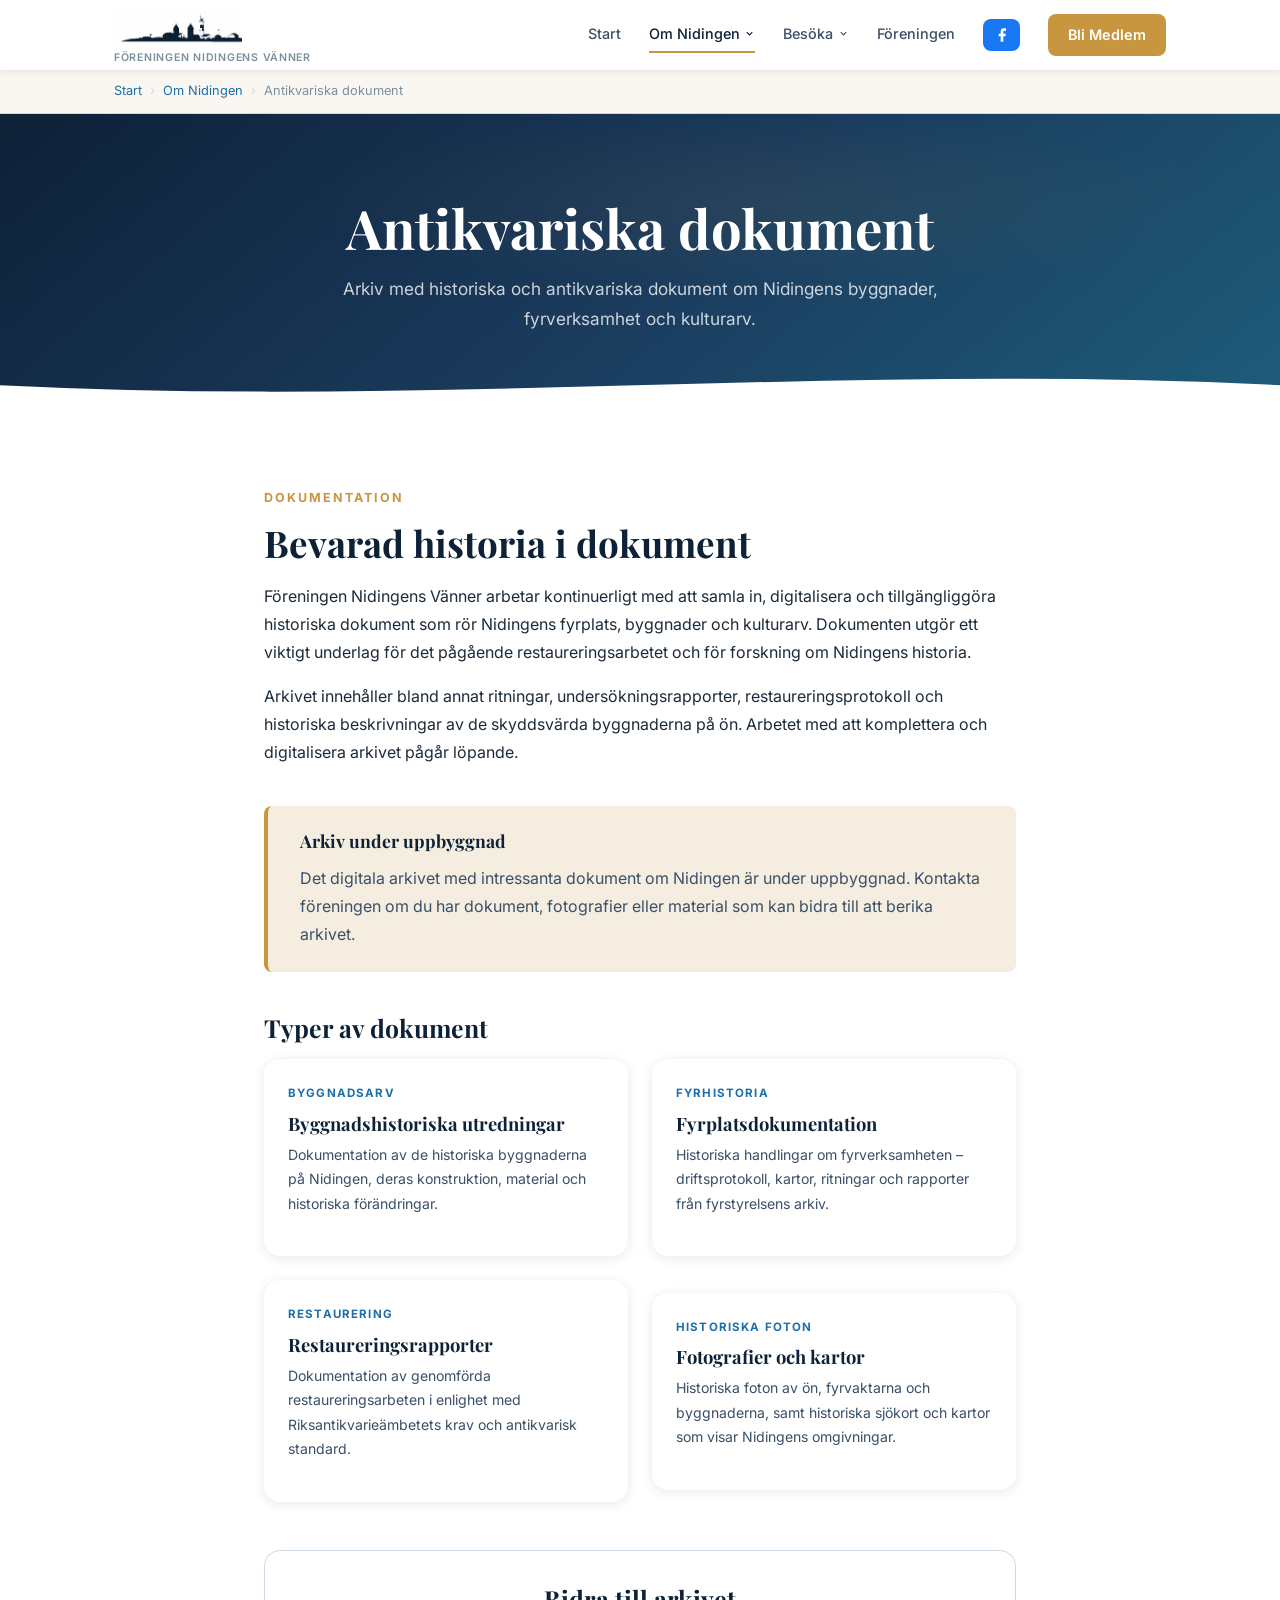
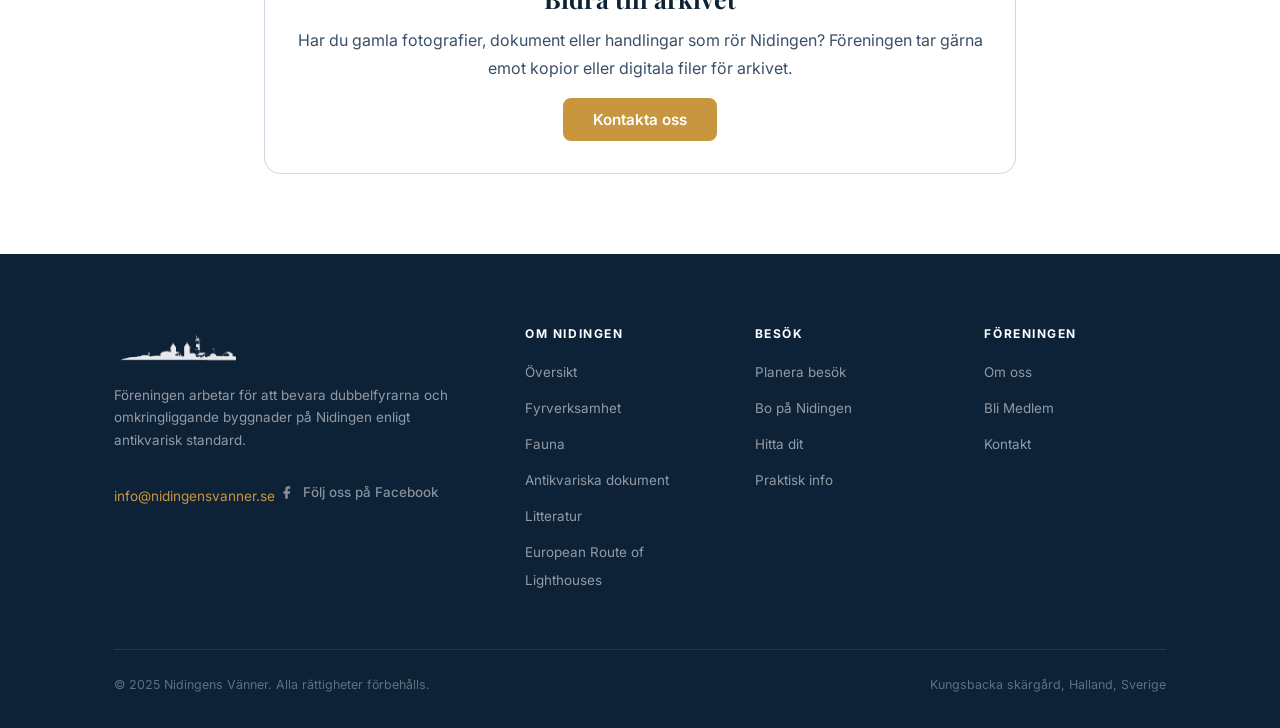
==== commit 37d157c5: "Add files via upload" ====
--- a/antikvariska.html
+++ b/antikvariska.html
@@ -29,10 +29,10 @@
           <div class="nav-dropdown-menu">
             <a href="om-nidingen.html">Översikt</a>
             <a href="fyrverksamhet.html">Fyrverksamhet</a>
-            <a href="flora.html">Flora</a>
             <a href="fauna.html">Fauna</a>
             <a href="antikvariska.html" style="font-weight:600; color:var(--navy) !important;">Antikvariska dokument</a>
             <a href="litteratur.html">Litteratur</a>
+            <a href="er-ol.html">European Route of Lighthouses</a>
           </div>
         </div>
         <div class="nav-dropdown">
@@ -44,7 +44,7 @@
           </div>
         </div>
         <a href="foreningen.html">Föreningen</a>
-        <a href="https://www.facebook.com/NidingensVanner" target="_blank" rel="noopener" class="nav-cta nav-cta--fb"><svg width="13" height="13" viewBox="0 0 24 24" fill="currentColor" style="flex-shrink:0;"><path d="M18 2h-3a5 5 0 00-5 5v3H7v4h3v8h4v-8h3l1-4h-4V7a1 1 0 011-1h3z"/></svg> Följ Nidingens Vänner</a>
+        <a href="https://www.facebook.com/NidingensVanner" target="_blank" rel="noopener" class="nav-cta nav-cta--fb" aria-label="Följ oss på Facebook"><svg width="16" height="16" viewBox="0 0 24 24" fill="currentColor"><path d="M18 2h-3a5 5 0 00-5 5v3H7v4h3v8h4v-8h3l1-4h-4V7a1 1 0 011-1h3z"/></svg></a>
         <a href="foreningen.html#bli-medlem" class="nav-cta">Bli Medlem</a>
       </nav>
     </div>
@@ -163,10 +163,10 @@
           <ul>
             <li><a href="om-nidingen.html">Översikt</a></li>
             <li><a href="fyrverksamhet.html">Fyrverksamhet</a></li>
-            <li><a href="flora.html">Flora</a></li>
             <li><a href="fauna.html">Fauna</a></li>
             <li><a href="antikvariska.html">Antikvariska dokument</a></li>
             <li><a href="litteratur.html">Litteratur</a></li>
+            <li><a href="er-ol.html">European Route of Lighthouses</a></li>
           </ul>
         </div>
         <div class="footer-col">
--- a/style.css
+++ b/style.css
@@ -170,9 +170,10 @@
 }
 .nav-cta--fb {
   background: #1877f2 !important;
+  padding: 0.5rem 0.65rem !important;
   display: inline-flex !important;
   align-items: center !important;
-  gap: 0.4rem !important;
+  justify-content: center !important;
 }
 .nav-cta--fb:hover {
   background: #1560c8 !important;
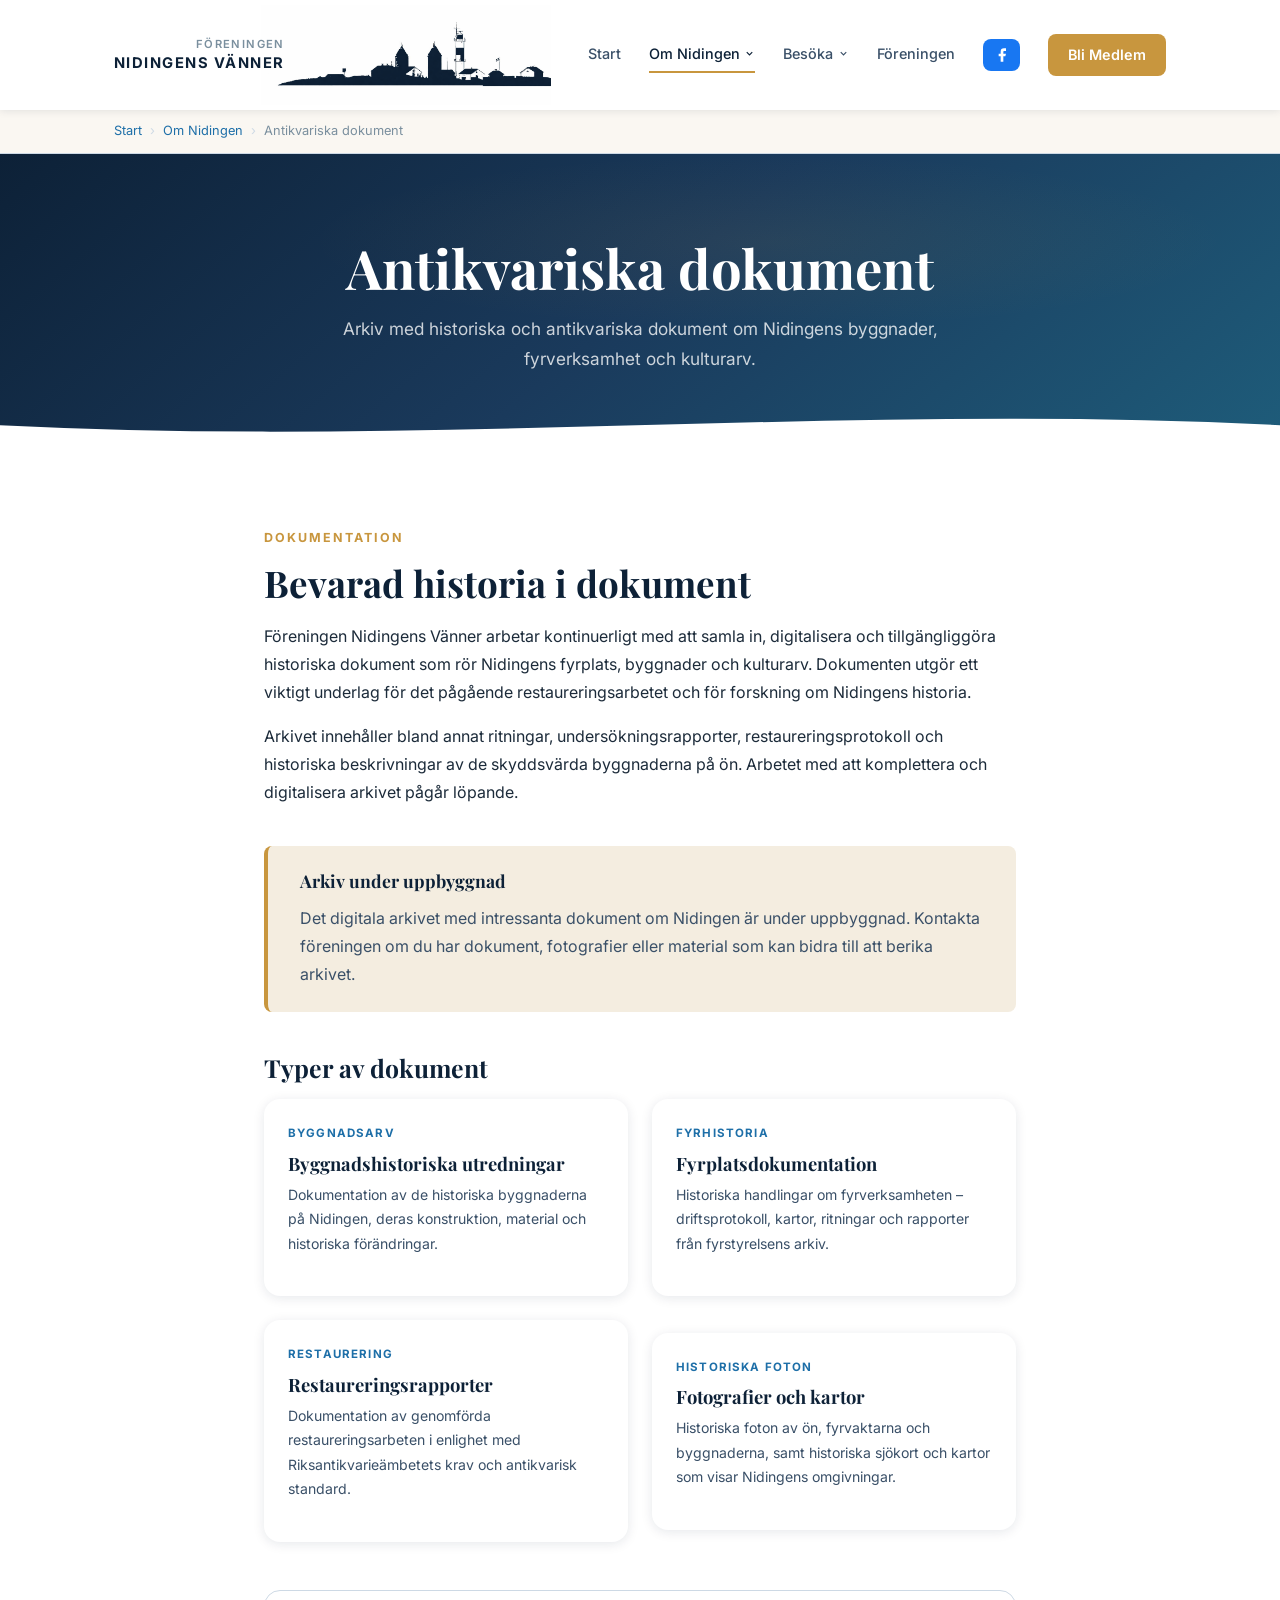
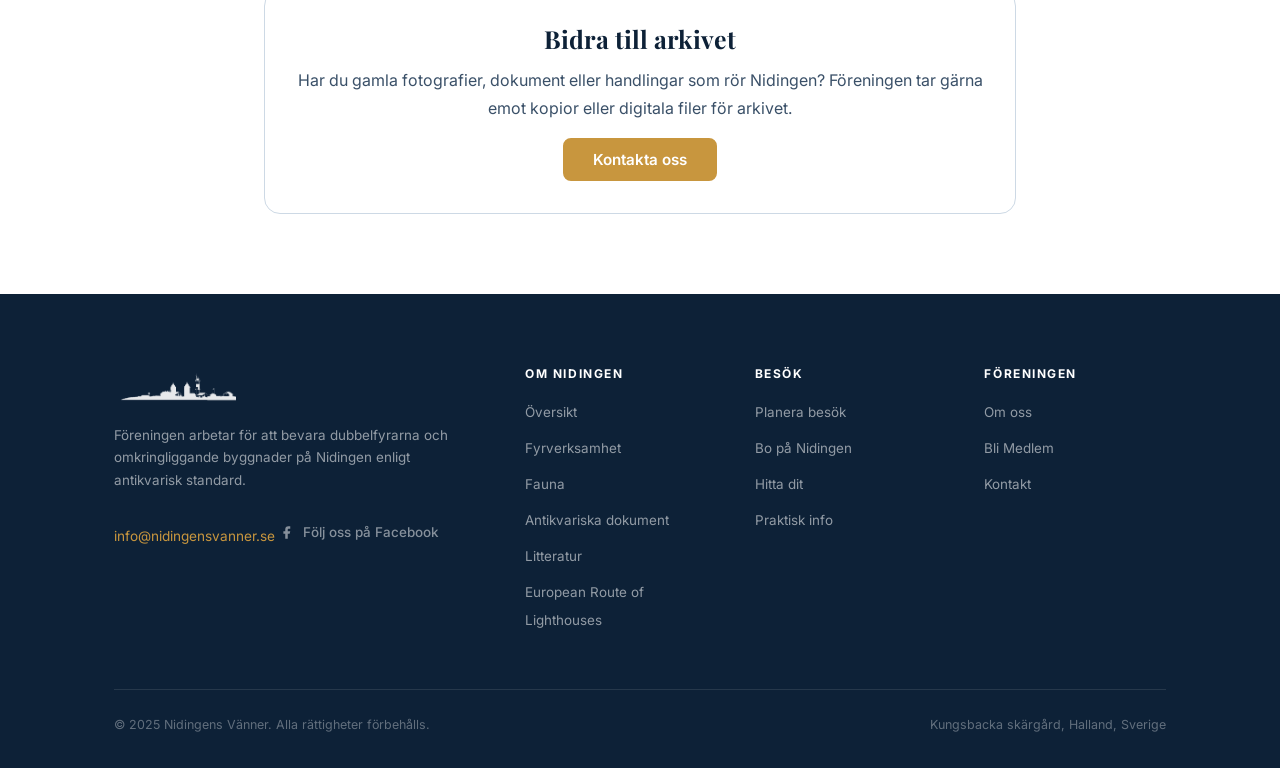
==== commit 09e3c665: "Add files via upload" ====
--- a/antikvariska.html
+++ b/antikvariska.html
@@ -16,7 +16,7 @@
     <div class="header-inner">
       <a href="index.html" class="logo">
         <img src="Nidingens Vänner Logo.png" alt="Nidingens Vänner" class="logo-img">
-        <span class="logo-name">Föreningen Nidingens Vänner</span>
+        <div class="logo-name"><span class="logo-name-top">Föreningen</span><span class="logo-name-bot">Nidingens Vänner</span></div>
       </a>
       <button class="nav-toggle" aria-label="Öppna meny"
               onclick="this.closest('.header').querySelector('.nav-menu').classList.toggle('open')">
--- a/style.css
+++ b/style.css
@@ -89,7 +89,7 @@
   display: flex;
   align-items: center;
   justify-content: space-between;
-  height: 70px;
+  height: 110px;
   max-width: 1100px;
   margin: 0 auto;
   padding: 0 1.5rem;
@@ -98,20 +98,41 @@
 /* Logotyp */
 .logo {
   display: flex;
-  flex-direction: column;
-  align-items: flex-start;
-  gap: 0.18rem;
+  flex-direction: row-reverse;
+  align-items: center;
+  gap: 0;
   text-decoration: none;
   color: var(--navy);
 }
 .logo-name {
+  display: flex;
+  flex-direction: column;
+  align-items: flex-end;
+  gap: 0;
+  margin-right: -1.5rem;
+  z-index: 1;
+}
+.logo-name-top {
   font-family: 'Inter', system-ui, sans-serif;
-  font-size: 0.66rem;
+  font-size: 0.70rem;
   font-weight: 600;
   color: var(--muted);
   text-transform: uppercase;
-  letter-spacing: 0.07em;
-  line-height: 1;
+  letter-spacing: 0.12em;
+  line-height: 1.4;
+  text-align: right;
+  white-space: nowrap;
+}
+.logo-name-bot {
+  font-family: 'Inter', system-ui, sans-serif;
+  font-size: 0.92rem;
+  font-weight: 700;
+  color: var(--navy);
+  text-transform: uppercase;
+  letter-spacing: 0.1em;
+  line-height: 1.4;
+  text-align: right;
+  white-space: nowrap;
 }
 
 /* Hamburgermeny-knapp */
@@ -234,7 +255,7 @@
   flex-direction: column;
   align-items: center;
   justify-content: flex-end;
-  padding-bottom: 5rem;
+  padding-bottom: 8rem;
   text-align: center;
   pointer-events: none;
 }
@@ -847,10 +868,25 @@
 
 /* ===== LOGOTYP-BILD ===== */
 .logo-img {
-  height: 44px;
+  height: 100px;
   width: auto;
-  max-width: 220px;
+  max-width: 360px;
   display: block;
+}
+
+/* ===== BILDMOSAIK (startsidan) ===== */
+.photo-mosaic {
+  display: grid;
+  grid-template-columns: repeat(3, 1fr);
+  grid-template-rows: 220px 220px;
+  gap: 1rem;
+}
+
+/* ===== FORMULÄR 2-KOLUMNER ===== */
+.form-grid-2 {
+  display: grid;
+  grid-template-columns: 1fr 1fr;
+  gap: 1rem;
 }
 .footer-logo-img {
   height: 42px;
@@ -983,7 +1019,7 @@
 .nav-dropdown-menu {
   display: none;
   position: absolute;
-  top: calc(100% + 10px);
+  top: calc(100% + 2px);
   left: -0.75rem;
   background: var(--white);
   border-radius: var(--radius);
@@ -992,6 +1028,14 @@
   min-width: 190px;
   border: 1px solid var(--border);
   z-index: 200;
+}
+.nav-dropdown-menu::before {
+  content: '';
+  position: absolute;
+  top: -10px;
+  left: 0;
+  right: 0;
+  height: 10px;
 }
 .nav-dropdown:hover .nav-dropdown-menu { display: block; }
 .nav-dropdown-menu a {
@@ -1017,12 +1061,17 @@
 }
 
 @media (max-width: 768px) {
+  /* Header */
+  .header-inner { height: auto; min-height: 80px; padding: 0.75rem 1.25rem; }
+  .logo-img { height: 62px; }
+  .logo-name { margin-right: 0; }
+
   /* Hamburgermeny */
   .nav-toggle { display: flex; }
   .nav-menu {
     display: none;
     position: absolute;
-    top: 70px; left: 0; right: 0;
+    top: 80px; left: 0; right: 0;
     background: var(--white);
     flex-direction: column;
     padding: 1.25rem 1.5rem 1.75rem;
@@ -1067,6 +1116,19 @@
   .grid-3, .grid-2 { grid-template-columns: 1fr; }
   .grid-4 { grid-template-columns: repeat(2, 1fr); }
 
+  /* Bildmosaik – 2 kolumner på surfplatta, radhöjd auto */
+  .photo-mosaic {
+    grid-template-columns: 1fr 1fr;
+    grid-template-rows: auto;
+  }
+  .photo-mosaic > * { grid-row: auto !important; min-height: 160px; }
+
+  /* Formulär – 1 kolumn */
+  .form-grid-2 { grid-template-columns: 1fr; }
+
+  /* Bilder i galleri – max-höjd på mobil */
+  img[data-lightbox] { max-height: 320px; }
+
   .slideshow { height: 65vh; min-height: 380px; }
   .slide-arrow { display: none; }
   .hero { padding: 3.5rem 0 4rem; }
@@ -1080,6 +1142,9 @@
   .container { padding: 0 1rem; }
   .grid-4 { grid-template-columns: 1fr; }
   .page-hero { padding: 3rem 1rem 3rem; }
+  /* Bildmosaik – 1 kolumn på smal skärm */
+  .photo-mosaic { grid-template-columns: 1fr; }
+  .photo-mosaic > * { min-height: 200px; }
 
   /* Slideshow-overlay: tightare spacing på smal skärm */
   .slide-location {
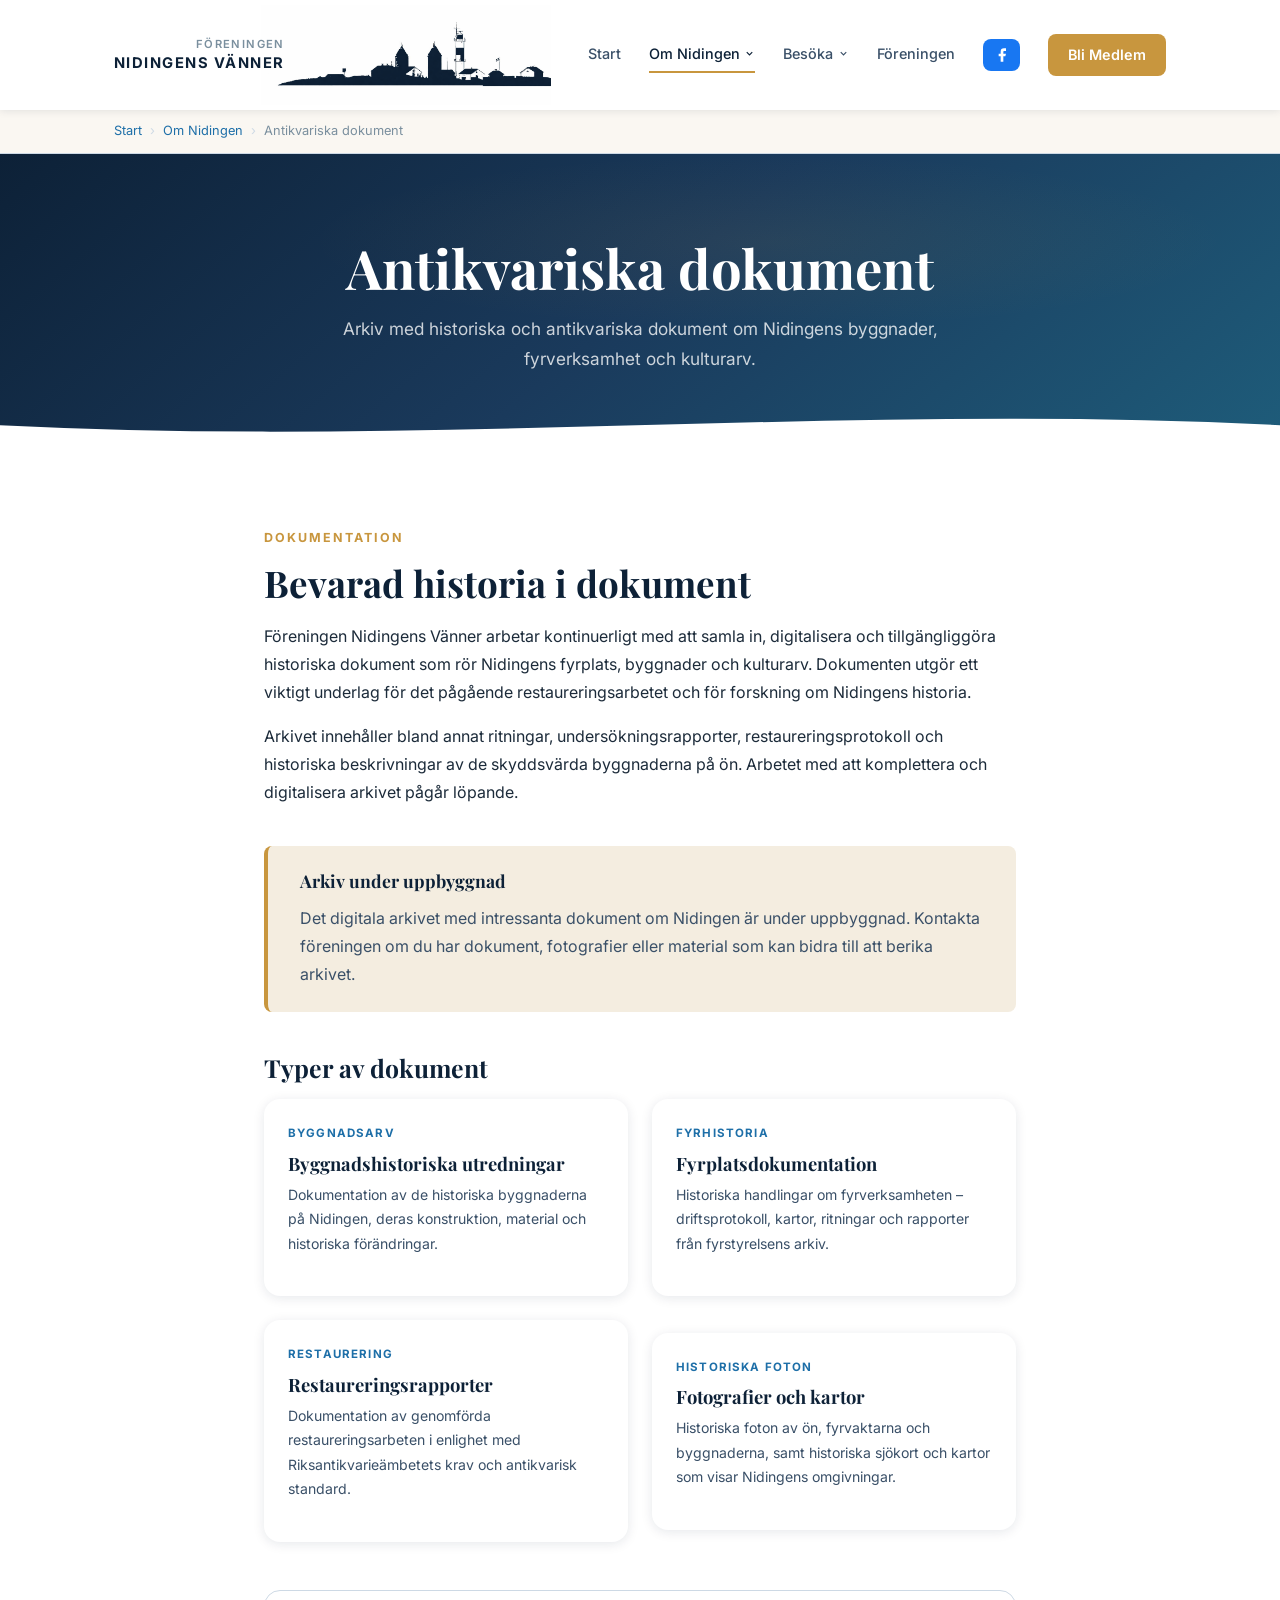
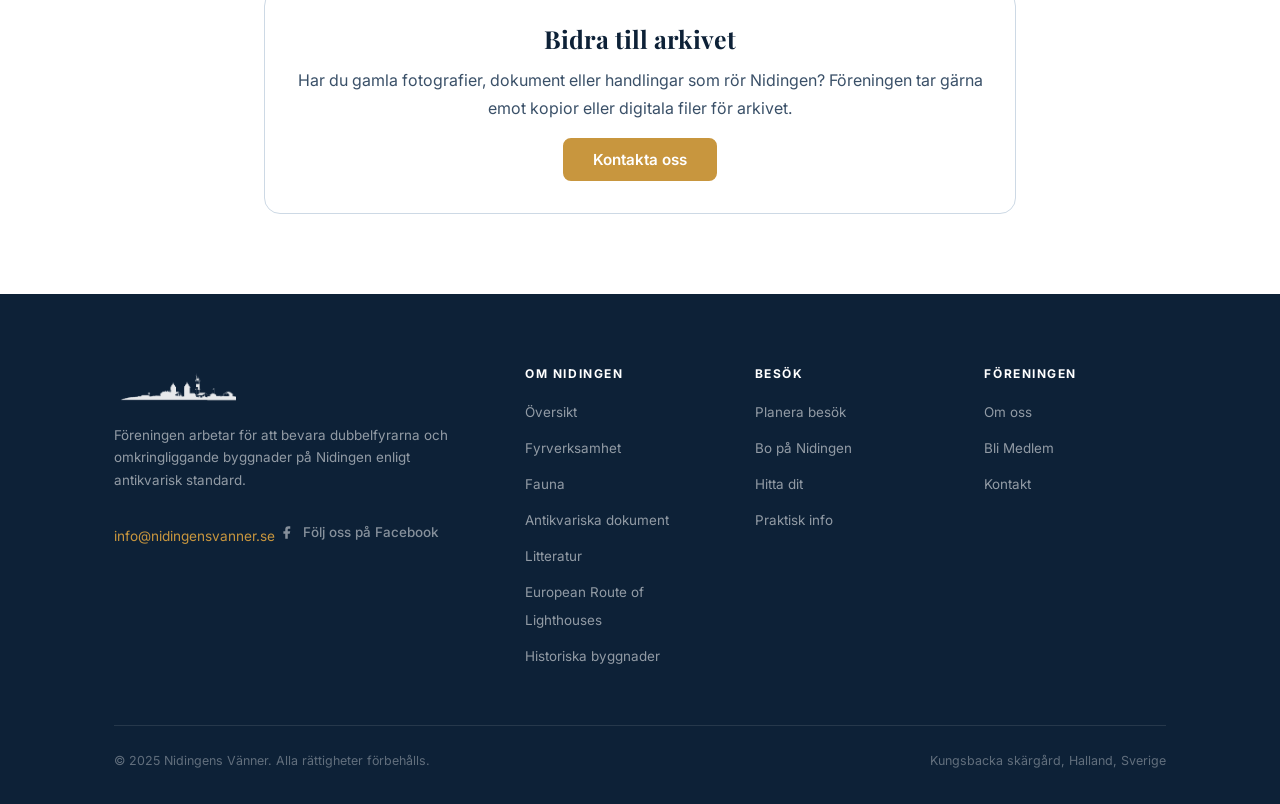
==== commit 7afb79b0: "Add files via upload" ====
--- a/antikvariska.html
+++ b/antikvariska.html
@@ -33,6 +33,7 @@
             <a href="antikvariska.html" style="font-weight:600; color:var(--navy) !important;">Antikvariska dokument</a>
             <a href="litteratur.html">Litteratur</a>
             <a href="er-ol.html">European Route of Lighthouses</a>
+            <a href="byggnader.html">Historiska byggnader</a>
           </div>
         </div>
         <div class="nav-dropdown">
@@ -41,7 +42,7 @@
             <a href="besoka.html">Planera ditt besök</a>
             <a href="med-egen-bat.html">Med egen båt</a>
             <a href="bo-pa-nidingen.html">Bo på Nidingen</a>
-          </div>
+            </div>
         </div>
         <a href="foreningen.html">Föreningen</a>
         <a href="https://www.facebook.com/NidingensVanner" target="_blank" rel="noopener" class="nav-cta nav-cta--fb" aria-label="Följ oss på Facebook"><svg width="16" height="16" viewBox="0 0 24 24" fill="currentColor"><path d="M18 2h-3a5 5 0 00-5 5v3H7v4h3v8h4v-8h3l1-4h-4V7a1 1 0 011-1h3z"/></svg></a>
@@ -167,6 +168,7 @@
             <li><a href="antikvariska.html">Antikvariska dokument</a></li>
             <li><a href="litteratur.html">Litteratur</a></li>
             <li><a href="er-ol.html">European Route of Lighthouses</a></li>
+            <li><a href="byggnader.html">Historiska byggnader</a></li>
           </ul>
         </div>
         <div class="footer-col">
